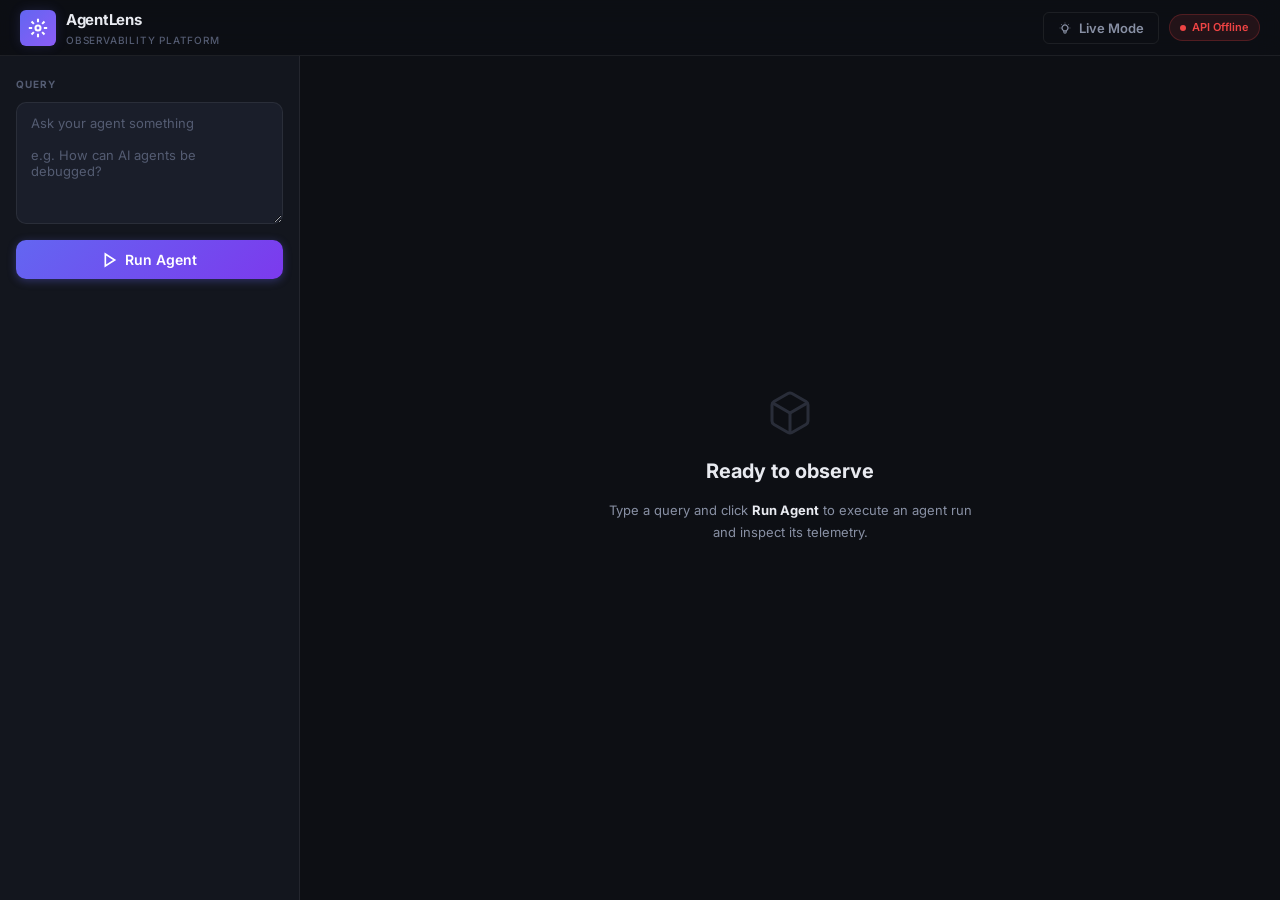
==== frontend/index.html @ d54ec34d "feat: add AgentLens frontend dashboard for running queries and inspecting traces" ====
﻿<!DOCTYPE html>
<html lang="en">
<head>
  <meta charset="UTF-8" />
  <meta name="viewport" content="width=device-width, initial-scale=1.0" />
  <title>AgentLens — Observability Dashboard</title>
  <link rel="preconnect" href="https://fonts.googleapis.com" />
  <link rel="preconnect" href="https://fonts.gstatic.com" crossorigin />
  <link href="https://fonts.googleapis.com/css2?family=Inter:wght@300;400;500;600;700&family=JetBrains+Mono:wght@400;500&display=swap" rel="stylesheet" />
  <link rel="stylesheet" href="style.css" />
</head>
<body>
  <header class="app-header">
    <div class="header-inner">
      <div class="brand">
        <div class="brand-icon">
          <svg width="20" height="20" viewBox="0 0 24 24" fill="none" stroke="currentColor" stroke-width="2.5">
            <circle cx="12" cy="12" r="3"/>
            <path d="M12 1v4M12 19v4M4.22 4.22l2.83 2.83M16.95 16.95l2.83 2.83M1 12h4M19 12h4M4.22 19.78l2.83-2.83M16.95 7.05l2.83-2.83"/>
          </svg>
        </div>
        <div>
          <span class="brand-name">AgentLens</span>
          <span class="brand-tagline">Observability Platform</span>
        </div>
      </div>
      <div class="header-actions">
        <button id="mockModeBtn" class="btn btn-ghost">
          <svg width="14" height="14" viewBox="0 0 24 24" fill="none" stroke="currentColor" stroke-width="2"><path d="M9.663 17h4.673M12 3v1m6.364 1.636l-.707.707M21 12h-1M4 12H3m3.343-5.657l-.707-.707m2.828 9.9a5 5 0 117.072 0l-.548.547A3.374 3.374 0 0014 18.469V19a2 2 0 11-4 0v-.531c0-.895-.356-1.754-.988-2.386l-.548-.547z"/></svg>
          <span id="mockLabel">Live Mode</span>
        </button>
        <div id="apiStatus" class="api-status">
          <span class="status-dot"></span>
          <span id="apiStatusText">API</span>
        </div>
      </div>
    </div>
  </header>

  <main class="app-main">
    <aside class="sidebar">
      <div class="sidebar-inner">
        <div class="section-label">Query</div>
        <div class="query-form">
          <textarea id="queryInput" class="query-textarea" placeholder="Ask your agent something&#10;&#10;e.g. How can AI agents be debugged?" rows="6"></textarea>
          <button id="runBtn" class="btn btn-primary btn-run">
            <svg id="runIcon" width="16" height="16" viewBox="0 0 24 24" fill="none" stroke="currentColor" stroke-width="2.5"><polygon points="5 3 19 12 5 21 5 3"/></svg>
            <span id="runLabel">Run Agent</span>
          </button>
        </div>

        <div id="mockPanel" class="mock-panel hidden">
          <div class="section-label" style="margin-top:20px">Mock Scenarios</div>
          <div class="mock-scenarios">
            <button class="mock-scenario-btn" data-scenario="success"><span class="scenario-dot dot-success"></span>Clean Success Run</button>
            <button class="mock-scenario-btn" data-scenario="partial"><span class="scenario-dot dot-partial"></span>Partial Failure</button>
            <button class="mock-scenario-btn" data-scenario="full_failure"><span class="scenario-dot dot-error"></span>Full Failure</button>
            <button class="mock-scenario-btn" data-scenario="backend_error"><span class="scenario-dot dot-error"></span>Backend Error (HTTP 500)</button>
          </div>
        </div>

        <div id="traceMeta" class="trace-meta hidden">
          <div class="section-label" style="margin-top:24px">Last Trace</div>
          <div class="meta-item"><span class="meta-key">ID</span><code id="metaTraceId" class="meta-val"></code></div>
          <div class="meta-item"><span class="meta-key">Status</span><span id="metaStatus" class="badge"></span></div>
          <div class="meta-item"><span class="meta-key">Latency</span><span id="metaLatency" class="meta-val"></span></div>
          <div class="meta-item"><span class="meta-key">Events</span><span id="metaEventCount" class="meta-val"></span></div>
        </div>
      </div>
    </aside>

    <section class="results-pane">
      <div id="loadingState" class="state-view hidden">
        <div class="spinner-wrapper"><div class="spinner"></div><div class="spinner-track"></div></div>
        <p class="loading-text">Agent is executing&#8230;</p>
        <p class="loading-sub" id="loadingStep">Initializing trace</p>
      </div>

      <div id="emptyState" class="state-view">
        <div class="empty-icon">
          <svg width="48" height="48" viewBox="0 0 24 24" fill="none" stroke="currentColor" stroke-width="1.5" opacity="0.4"><path d="M21 16V8a2 2 0 00-1-1.73l-7-4a2 2 0 00-2 0l-7 4A2 2 0 003 8v8a2 2 0 001 1.73l7 4a2 2 0 002 0l7-4A2 2 0 0021 16z"/><polyline points="3.27 6.96 12 12.01 20.73 6.96"/><line x1="12" y1="22.08" x2="12" y2="12"/></svg>
        </div>
        <h2 class="empty-title">Ready to observe</h2>
        <p class="empty-desc">Type a query and click <strong>Run Agent</strong> to execute an agent run and inspect its telemetry.</p>
      </div>

      <div id="errorBanner" class="error-banner hidden">
        <div class="error-icon">
          <svg width="18" height="18" viewBox="0 0 24 24" fill="none" stroke="currentColor" stroke-width="2.5"><circle cx="12" cy="12" r="10"/><line x1="12" y1="8" x2="12" y2="12"/><line x1="12" y1="16" x2="12.01" y2="16"/></svg>
        </div>
        <div class="error-content">
          <p class="error-title">Request Failed</p>
          <p id="errorMessage" class="error-message"></p>
        </div>
        <button id="dismissError" class="error-dismiss">x</button>
      </div>

      <div id="resultsView" class="hidden">
        <div class="stat-cards">
          <div class="stat-card"><div class="stat-label">Trace ID</div><code id="statTraceId" class="stat-value stat-mono"></code></div>
          <div class="stat-card"><div class="stat-label">Total Latency</div><div id="statLatency" class="stat-value"></div></div>
          <div class="stat-card"><div class="stat-label">Events</div><div id="statEventCount" class="stat-value"></div></div>
          <div class="stat-card"><div class="stat-label">Status</div><div id="statStatus" class="stat-value"></div></div>
        </div>

        <div class="result-section">
          <div class="result-section-header">
            <h3 class="result-section-title">
              <svg width="14" height="14" viewBox="0 0 24 24" fill="none" stroke="currentColor" stroke-width="2.5"><path d="M21 15a2 2 0 01-2 2H7l-4 4V5a2 2 0 012-2h14a2 2 0 012 2z"/></svg>
              Agent Response
            </h3>
          </div>
          <div id="responseText" class="response-text"></div>
        </div>

        <div class="result-section">
          <div class="result-section-header">
            <h3 class="result-section-title">
              <svg width="14" height="14" viewBox="0 0 24 24" fill="none" stroke="currentColor" stroke-width="2.5"><polyline points="22 12 18 12 15 21 9 3 6 12 2 12"/></svg>
              Event Timeline
            </h3>
            <div id="eventFilterBar" class="filter-bar">
              <button class="filter-btn active" data-filter="all">All</button>
              <button class="filter-btn" data-filter="success">Success</button>
              <button class="filter-btn" data-filter="failure">Failure</button>
            </div>
          </div>
          <div id="eventList" class="event-list"></div>
        </div>
      </div>
    </section>
  </main>

  <script src="app.js"></script>
</body>
</html>
---- frontend/style.css ----
﻿/* ============================================================
   AgentLens – style.css
   Design tokens, layout, components, state styles
   ============================================================ */

/* --- Tokens ------------------------------------------------- */
:root {
  --bg-base:       #0d0f14;
  --bg-surface:    #13161e;
  --bg-elevated:   #1a1e2a;
  --bg-hover:      #1e2332;
  --border:        rgba(255,255,255,.07);
  --border-accent: rgba(255,255,255,.13);

  --text-primary:  #e8eaf0;
  --text-secondary:#8890a4;
  --text-muted:    #545c72;
  --text-code:     #c9d1e0;

  /* brand */
  --brand-500: #6366f1;
  --brand-400: #818cf8;
  --brand-glow: rgba(99,102,241,.18);

  /* semantic */
  --green-500: #22c55e;
  --green-bg:  rgba(34,197,94,.10);
  --green-border: rgba(34,197,94,.22);

  --red-500:   #ef4444;
  --red-bg:    rgba(239,68,68,.10);
  --red-border: rgba(239,68,68,.22);

  --amber-500: #f59e0b;
  --amber-bg:  rgba(245,158,11,.10);
  --amber-border: rgba(245,158,11,.22);

  --blue-500:  #3b82f6;
  --blue-bg:   rgba(59,130,246,.10);

  --gray-bg:   rgba(255,255,255,.05);

  --radius-sm: 6px;
  --radius:    10px;
  --radius-lg: 14px;
  --radius-xl: 20px;

  --shadow-sm: 0 1px 2px rgba(0,0,0,.4);
  --shadow:    0 4px 16px rgba(0,0,0,.35);
  --shadow-lg: 0 8px 32px rgba(0,0,0,.5);

  --font-sans: 'Inter', system-ui, sans-serif;
  --font-mono: 'JetBrains Mono', 'Fira Code', monospace;

  --header-h: 56px;
  --sidebar-w: 300px;
  --transition: 150ms ease;
}

/* --- Reset -------------------------------------------------- */
*, *::before, *::after { box-sizing: border-box; margin: 0; padding: 0; }
html, body { height: 100%; }
body {
  font-family: var(--font-sans);
  background: var(--bg-base);
  color: var(--text-primary);
  font-size: 14px;
  line-height: 1.6;
  -webkit-font-smoothing: antialiased;
  overflow: hidden;
}
a { color: var(--brand-400); text-decoration: none; }
button { cursor: pointer; font-family: inherit; }
textarea { font-family: inherit; }

/* --- Header ------------------------------------------------- */
.app-header {
  position: fixed;
  top: 0; left: 0; right: 0;
  height: var(--header-h);
  background: rgba(13,15,20,.85);
  backdrop-filter: blur(12px);
  border-bottom: 1px solid var(--border);
  z-index: 100;
}
.header-inner {
  display: flex;
  align-items: center;
  justify-content: space-between;
  height: 100%;
  padding: 0 20px;
}
.brand { display: flex; align-items: center; gap: 10px; }
.brand-icon {
  width: 36px; height: 36px;
  background: linear-gradient(135deg, var(--brand-500), #8b5cf6);
  border-radius: var(--radius-sm);
  display: flex; align-items: center; justify-content: center;
  color: #fff;
  flex-shrink: 0;
  box-shadow: 0 0 12px var(--brand-glow);
}
.brand-name {
  display: block;
  font-size: 15px;
  font-weight: 700;
  letter-spacing: -.02em;
  color: var(--text-primary);
}
.brand-tagline {
  display: block;
  font-size: 10px;
  font-weight: 500;
  text-transform: uppercase;
  letter-spacing: .08em;
  color: var(--text-muted);
}
.header-actions { display: flex; align-items: center; gap: 10px; }

/* --- API Status Pill --------------------------------------- */
.api-status {
  display: flex; align-items: center; gap: 6px;
  padding: 4px 10px;
  border-radius: 99px;
  font-size: 11px;
  font-weight: 600;
  background: var(--gray-bg);
  border: 1px solid var(--border);
  color: var(--text-secondary);
  transition: all var(--transition);
}
.api-status.online  { background: var(--green-bg);  border-color: var(--green-border); color: var(--green-500); }
.api-status.offline { background: var(--red-bg);    border-color: var(--red-border);   color: var(--red-500); }
.status-dot {
  width: 6px; height: 6px;
  border-radius: 50%;
  background: currentColor;
}
.api-status.online .status-dot  { animation: pulse-green 1.8s infinite; }
.api-status.offline .status-dot { animation: none; }
@keyframes pulse-green {
  0%,100% { opacity: 1; box-shadow: 0 0 0 0 rgba(34,197,94,.4); }
  50%      { opacity: .8; box-shadow: 0 0 0 4px rgba(34,197,94,0); }
}

/* --- Buttons ----------------------------------------------- */
.btn {
  display: inline-flex; align-items: center; gap: 7px;
  border: none; outline: none;
  font-size: 13px; font-weight: 600;
  border-radius: var(--radius-sm);
  padding: 7px 14px;
  transition: all var(--transition);
  white-space: nowrap;
}
.btn-ghost {
  background: transparent;
  color: var(--text-secondary);
  border: 1px solid var(--border);
}
.btn-ghost:hover {
  background: var(--bg-elevated);
  color: var(--text-primary);
  border-color: var(--border-accent);
}
.btn-ghost.active {
  background: var(--brand-glow);
  color: var(--brand-400);
  border-color: rgba(99,102,241,.35);
}
.btn-primary {
  background: linear-gradient(135deg, var(--brand-500), #7c3aed);
  color: #fff;
  box-shadow: 0 2px 8px rgba(99,102,241,.35);
}
.btn-primary:hover:not(:disabled) {
  box-shadow: 0 4px 16px rgba(99,102,241,.5);
  transform: translateY(-1px);
}
.btn-primary:active { transform: translateY(0); }
.btn-primary:disabled {
  opacity: .5;
  cursor: not-allowed;
  transform: none;
  box-shadow: none;
}
.btn-run {
  width: 100%;
  justify-content: center;
  padding: 11px 20px;
  font-size: 14px;
  border-radius: var(--radius);
  margin-top: 10px;
}

/* --- Layout ------------------------------------------------- */
.app-main {
  display: flex;
  height: 100vh;
  padding-top: var(--header-h);
}

/* --- Sidebar ----------------------------------------------- */
.sidebar {
  width: var(--sidebar-w);
  min-width: var(--sidebar-w);
  height: 100%;
  overflow-y: auto;
  background: var(--bg-surface);
  border-right: 1px solid var(--border);
}
.sidebar::-webkit-scrollbar { width: 4px; }
.sidebar::-webkit-scrollbar-thumb { background: var(--border-accent); border-radius: 2px; }
.sidebar-inner { padding: 20px 16px; }

/* --- Section Label ----------------------------------------- */
.section-label {
  font-size: 10px;
  font-weight: 700;
  text-transform: uppercase;
  letter-spacing: .1em;
  color: var(--text-muted);
  margin-bottom: 10px;
}

/* --- Query Form -------------------------------------------- */
.query-textarea {
  width: 100%;
  background: var(--bg-elevated);
  border: 1px solid var(--border);
  border-radius: var(--radius);
  color: var(--text-primary);
  font-size: 13px;
  padding: 12px 14px;
  resize: vertical;
  min-height: 120px;
  transition: border-color var(--transition), box-shadow var(--transition);
}
.query-textarea::placeholder { color: var(--text-muted); }
.query-textarea:focus {
  outline: none;
  border-color: var(--brand-500);
  box-shadow: 0 0 0 3px var(--brand-glow);
}
.query-textarea:disabled { opacity: .5; cursor: not-allowed; }

/* --- Mock Panel -------------------------------------------- */
.mock-panel {}
.mock-scenarios { display: flex; flex-direction: column; gap: 6px; }
.mock-scenario-btn {
  display: flex; align-items: center; gap: 8px;
  background: var(--bg-elevated);
  border: 1px solid var(--border);
  border-radius: var(--radius-sm);
  color: var(--text-secondary);
  font-size: 12px;
  font-weight: 500;
  padding: 8px 10px;
  text-align: left;
  transition: all var(--transition);
}
.mock-scenario-btn:hover {
  background: var(--bg-hover);
  border-color: var(--border-accent);
  color: var(--text-primary);
}
.scenario-dot {
  width: 7px; height: 7px;
  border-radius: 50%;
  flex-shrink: 0;
}
.dot-success { background: var(--green-500); box-shadow: 0 0 5px var(--green-500); }
.dot-partial { background: var(--amber-500); box-shadow: 0 0 5px var(--amber-500); }
.dot-error   { background: var(--red-500);   box-shadow: 0 0 5px var(--red-500); }

/* --- Trace Meta -------------------------------------------- */
.trace-meta { padding-top: 4px; }
.meta-item {
  display: flex; align-items: flex-start; gap: 8px;
  padding: 6px 0;
  border-bottom: 1px solid var(--border);
}
.meta-item:last-child { border-bottom: none; }
.meta-key {
  font-size: 10px;
  font-weight: 600;
  text-transform: uppercase;
  letter-spacing: .06em;
  color: var(--text-muted);
  min-width: 52px;
  padding-top: 2px;
}
.meta-val {
  font-size: 12px;
  color: var(--text-secondary);
  word-break: break-all;
  font-family: var(--font-mono);
}

/* --- Results Pane ------------------------------------------ */
.results-pane {
  flex: 1;
  overflow-y: auto;
  padding: 28px 32px;
}
.results-pane::-webkit-scrollbar { width: 5px; }
.results-pane::-webkit-scrollbar-thumb { background: var(--border-accent); border-radius: 3px; }

/* --- States: loading / empty ------------------------------- */
.state-view {
  display: flex;
  flex-direction: column;
  align-items: center;
  justify-content: center;
  min-height: calc(100vh - var(--header-h) - 80px);
  text-align: center;
  gap: 12px;
}
.hidden { display: none !important; }

/* Spinner */
.spinner-wrapper {
  position: relative;
  width: 64px; height: 64px;
  margin-bottom: 8px;
}
.spinner-track {
  position: absolute; inset: 0;
  border-radius: 50%;
  border: 3px solid var(--border);
}
.spinner {
  position: absolute; inset: 0;
  border-radius: 50%;
  border: 3px solid transparent;
  border-top-color: var(--brand-400);
  border-right-color: rgba(129,140,248,.4);
  animation: spin 1s linear infinite;
  box-shadow: 0 0 16px var(--brand-glow);
}
@keyframes spin { to { transform: rotate(360deg); } }

.loading-text {
  font-size: 17px;
  font-weight: 600;
  color: var(--text-primary);
}
.loading-sub {
  font-size: 12px;
  color: var(--text-muted);
  animation: fade-pulse 1.5s ease infinite;
}
@keyframes fade-pulse {
  0%,100% { opacity: .4; } 50% { opacity: 1; }
}

/* Empty */
.empty-icon { color: var(--text-muted); }
.empty-title { font-size: 20px; font-weight: 700; color: var(--text-primary); }
.empty-desc {
  font-size: 13px;
  color: var(--text-secondary);
  max-width: 380px;
  line-height: 1.7;
}
.empty-desc strong { color: var(--text-primary); }

/* --- Error Banner ------------------------------------------ */
.error-banner {
  display: flex;
  align-items: flex-start;
  gap: 12px;
  background: var(--red-bg);
  border: 1px solid var(--red-border);
  border-radius: var(--radius-lg);
  padding: 16px 18px;
  margin-bottom: 24px;
  animation: slide-down 200ms ease;
}
@keyframes slide-down {
  from { opacity: 0; transform: translateY(-8px); }
  to   { opacity: 1; transform: translateY(0); }
}
.error-icon { color: var(--red-500); margin-top: 1px; flex-shrink: 0; }
.error-content { flex: 1; }
.error-title { font-weight: 700; font-size: 13px; color: var(--red-500); margin-bottom: 2px; }
.error-message { font-size: 12px; color: var(--text-secondary); line-height: 1.5; }
.error-dismiss {
  background: none; border: none;
  color: var(--text-muted);
  font-size: 14px;
  padding: 2px 4px;
  border-radius: 4px;
  transition: color var(--transition);
}
.error-dismiss:hover { color: var(--text-primary); }

/* --- Stat Cards -------------------------------------------- */
.stat-cards {
  display: grid;
  grid-template-columns: repeat(auto-fill, minmax(180px, 1fr));
  gap: 12px;
  margin-bottom: 28px;
  animation: fade-up 200ms ease;
}
@keyframes fade-up {
  from { opacity: 0; transform: translateY(10px); }
  to   { opacity: 1; transform: translateY(0); }
}
.stat-card {
  background: var(--bg-surface);
  border: 1px solid var(--border);
  border-radius: var(--radius-lg);
  padding: 16px 18px;
  transition: border-color var(--transition);
}
.stat-card:hover { border-color: var(--border-accent); }
.stat-label {
  font-size: 10px;
  font-weight: 700;
  text-transform: uppercase;
  letter-spacing: .1em;
  color: var(--text-muted);
  margin-bottom: 6px;
}
.stat-value {
  font-size: 18px;
  font-weight: 700;
  color: var(--text-primary);
  word-break: break-all;
}
.stat-mono {
  font-family: var(--font-mono);
  font-size: 11px;
  font-weight: 500;
  color: var(--text-secondary);
  letter-spacing: .02em;
}

/* --- Result Sections --------------------------------------- */
.result-section {
  background: var(--bg-surface);
  border: 1px solid var(--border);
  border-radius: var(--radius-lg);
  overflow: hidden;
  margin-bottom: 20px;
  animation: fade-up 200ms ease;
}
.result-section-header {
  display: flex;
  align-items: center;
  justify-content: space-between;
  padding: 14px 18px;
  border-bottom: 1px solid var(--border);
  background: var(--bg-elevated);
}
.result-section-title {
  display: flex; align-items: center; gap: 7px;
  font-size: 13px;
  font-weight: 600;
  color: var(--text-primary);
}
.result-section-title svg { color: var(--brand-400); flex-shrink: 0; }

/* --- Response text ----------------------------------------- */
.response-text {
  padding: 18px;
  font-size: 14px;
  line-height: 1.8;
  color: var(--text-secondary);
  white-space: pre-wrap;
  min-height: 60px;
}

/* --- Filter bar -------------------------------------------- */
.filter-bar { display: flex; gap: 6px; }
.filter-btn {
  background: transparent;
  border: 1px solid var(--border);
  border-radius: var(--radius-sm);
  color: var(--text-muted);
  font-size: 11px;
  font-weight: 600;
  padding: 4px 10px;
  transition: all var(--transition);
}
.filter-btn:hover { color: var(--text-secondary); border-color: var(--border-accent); }
.filter-btn.active {
  background: var(--brand-glow);
  color: var(--brand-400);
  border-color: rgba(99,102,241,.35);
}

/* --- Event List -------------------------------------------- */
.event-list {
  padding: 10px 14px;
  display: flex;
  flex-direction: column;
  gap: 6px;
}

.event-card {
  border: 1px solid var(--border);
  border-radius: var(--radius);
  overflow: hidden;
  transition: border-color var(--transition);
}
.event-card:hover { border-color: var(--border-accent); }
.event-card.status-success { border-left: 3px solid var(--green-500); }
.event-card.status-failure,
.event-card.status-error   { border-left: 3px solid var(--red-500); }
.event-card.status-pending { border-left: 3px solid var(--amber-500); }
.event-card.status-partial { border-left: 3px solid var(--amber-500); }

.event-header {
  display: flex;
  align-items: center;
  gap: 10px;
  padding: 10px 14px;
  background: var(--bg-elevated);
  cursor: pointer;
  user-select: none;
}
.event-header:hover { background: var(--bg-hover); }

.event-index {
  font-family: var(--font-mono);
  font-size: 10px;
  color: var(--text-muted);
  min-width: 24px;
}
.event-type-badge {
  font-size: 10px;
  font-weight: 700;
  text-transform: uppercase;
  letter-spacing: .06em;
  padding: 2px 8px;
  border-radius: 4px;
  background: var(--gray-bg);
  color: var(--text-secondary);
}
.event-id-cell {
  flex: 1;
  font-family: var(--font-mono);
  font-size: 10px;
  color: var(--text-muted);
  overflow: hidden;
  text-overflow: ellipsis;
  white-space: nowrap;
}
.event-latency {
  font-size: 11px;
  font-weight: 600;
  color: var(--text-secondary);
  white-space: nowrap;
}
.event-status-badge { }

/* status badges */
.badge {
  display: inline-flex; align-items: center;
  font-size: 10px; font-weight: 700;
  text-transform: uppercase; letter-spacing: .06em;
  padding: 2px 8px; border-radius: 4px;
}
.badge-success { background: var(--green-bg);  color: var(--green-500);  border: 1px solid var(--green-border); }
.badge-failure,
.badge-error   { background: var(--red-bg);    color: var(--red-500);    border: 1px solid var(--red-border); }
.badge-pending { background: var(--amber-bg);  color: var(--amber-500);  border: 1px solid var(--amber-border); }
.badge-partial { background: var(--amber-bg);  color: var(--amber-500);  border: 1px solid var(--amber-border); }

/* chevron */
.event-chevron {
  color: var(--text-muted);
  transition: transform var(--transition);
  flex-shrink: 0;
}
.event-card.open .event-chevron { transform: rotate(90deg); }

/* event body */
.event-body {
  display: none;
  padding: 14px;
  background: var(--bg-base);
  border-top: 1px solid var(--border);
  gap: 14px;
  flex-direction: column;
}
.event-card.open .event-body { display: flex; }

.event-meta-row {
  display: flex; flex-wrap: wrap; gap: 16px;
}
.event-meta-pair { display: flex; flex-direction: column; gap: 2px; }
.event-meta-label {
  font-size: 9px; font-weight: 700;
  text-transform: uppercase; letter-spacing: .08em;
  color: var(--text-muted);
}
.event-meta-value {
  font-family: var(--font-mono);
  font-size: 11px;
  color: var(--text-secondary);
}

.event-data-block {}
.event-data-label {
  font-size: 10px; font-weight: 700;
  text-transform: uppercase; letter-spacing: .08em;
  color: var(--text-muted);
  margin-bottom: 6px;
}
.event-data-pre {
  background: var(--bg-surface);
  border: 1px solid var(--border);
  border-radius: var(--radius-sm);
  padding: 10px 12px;
  font-family: var(--font-mono);
  font-size: 11px;
  color: var(--text-code);
  overflow-x: auto;
  white-space: pre;
  line-height: 1.6;
  max-height: 240px;
  overflow-y: auto;
}
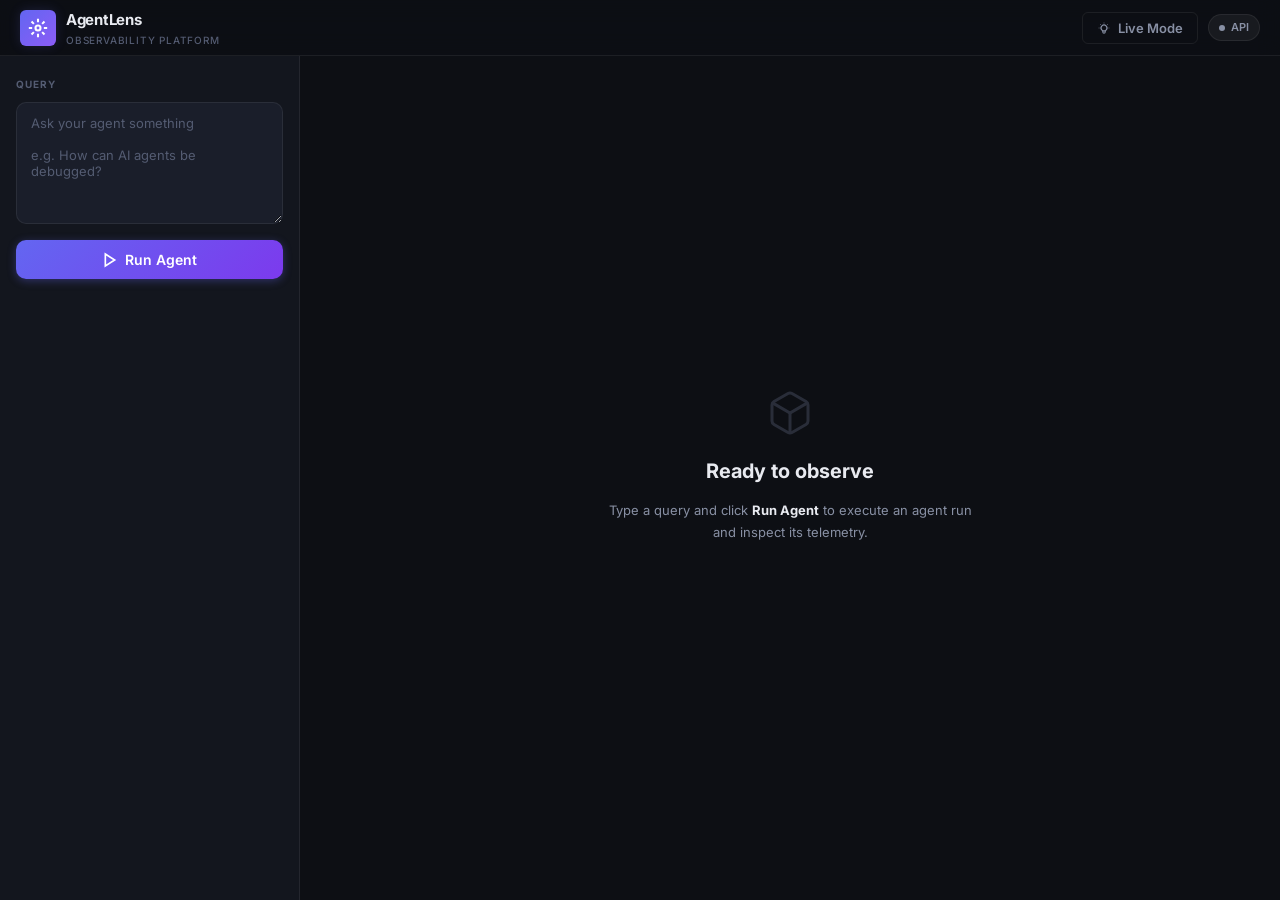
==== commit d6f569e9: "feat: add failure summary banner, smart filtering, and event retry breadcrumbs" ====
--- a/frontend/index.html
+++ b/frontend/index.html
@@ -113,6 +113,9 @@
           <div id="responseText" class="response-text"></div>
         </div>
 
+        <!-- Failure-run summary banner: shown only when failure_count > 0 -->
+        <div id="failureSummary" class="failure-summary hidden"></div>
+
         <div class="result-section">
           <div class="result-section-header">
             <h3 class="result-section-title">
@@ -123,6 +126,7 @@
               <button class="filter-btn active" data-filter="all">All</button>
               <button class="filter-btn" data-filter="success">Success</button>
               <button class="filter-btn" data-filter="failure">Failure</button>
+              <button class="filter-btn" data-filter="partial">Partial</button>
             </div>
           </div>
           <div id="eventList" class="event-list"></div>
@@ -134,3 +138,4 @@
   <script src="app.js"></script>
 </body>
 </html>
+
--- a/frontend/style.css
+++ b/frontend/style.css
@@ -624,3 +624,330 @@
   max-height: 240px;
   overflow-y: auto;
 }
+
+/* ================================================================
+   Timeline interface additions  (feature/timeline_intf)
+   ================================================================ */
+
+/* --- Partial filter pill ---------------------------------------- */
+.filter-btn[data-filter="partial"].active {
+  background: var(--amber-bg);
+  color: var(--amber-500);
+  border-color: var(--amber-border);
+}
+
+/* --- Timeline row (wraps connector + card) ---------------------- */
+.tl-row {
+  display: flex;
+  align-items: flex-start;
+  /* indent = depth * 24px, capped to 6 levels */
+  margin-left: calc(var(--depth, 0) * 24px);
+}
+
+/* connector dots that show hierarchy */
+.tl-connectors {
+  display: flex;
+  align-items: center;
+  gap: 0;
+  flex-shrink: 0;
+  padding-top: 14px;
+  margin-right: 6px;
+}
+.tl-connector {
+  width: 8px;
+  height: 8px;
+  border-radius: 50%;
+  background: var(--border-accent);
+  flex-shrink: 0;
+  margin-right: 4px;
+}
+/* override: deepen colour per nesting level */
+.tl-row[style*="--depth:1"] .tl-connector { background: rgba(99,102,241,.4); }
+.tl-row[style*="--depth:2"] .tl-connector { background: rgba(99,102,241,.6); }
+.tl-row[style*="--depth:3"] .tl-connector { background: var(--brand-400); }
+
+.tl-card { flex: 1; min-width: 0; }
+
+/* empty message */
+.tl-empty {
+  color: var(--text-muted);
+  font-size: 12px;
+  padding: 14px 6px;
+}
+
+/* --- Failure card ----------------------------------------------- */
+.event-card.is-failure {
+  background: rgba(239,68,68,.04);
+  border-color: var(--red-border);
+  box-shadow: 0 0 0 1px rgba(239,68,68,.12);
+}
+.event-card.is-failure .event-header {
+  background: rgba(239,68,68,.08);
+}
+.event-card.is-failure .event-header:hover {
+  background: rgba(239,68,68,.12);
+}
+
+/* failure detail block inside event-body */
+.failure-highlight {
+  background: var(--red-bg);
+  border: 1px solid var(--red-border);
+  border-radius: var(--radius-sm);
+  padding: 12px 14px;
+  display: flex;
+  flex-direction: column;
+  gap: 6px;
+}
+.failure-title {
+  display: flex;
+  align-items: center;
+  gap: 6px;
+  font-size: 11px;
+  font-weight: 700;
+  color: var(--red-500);
+  text-transform: uppercase;
+  letter-spacing: .06em;
+}
+.failure-row {
+  display: flex;
+  gap: 10px;
+  align-items: flex-start;
+}
+.failure-key {
+  font-size: 10px;
+  font-weight: 700;
+  text-transform: uppercase;
+  letter-spacing: .06em;
+  color: var(--red-500);
+  opacity: .75;
+  min-width: 70px;
+  flex-shrink: 0;
+  padding-top: 1px;
+}
+.failure-val {
+  font-family: var(--font-mono);
+  font-size: 11px;
+  color: var(--text-secondary);
+  word-break: break-word;
+  line-height: 1.5;
+}
+
+/* --- Event type badge colours ----------------------------------- */
+.event-type-llm_call      { background: rgba(99,102,241,.15); color: var(--brand-400); }
+.event-type-final_response{ background: rgba(34,197,94,.12);  color: var(--green-500); }
+.event-type-decision      { background: rgba(245,158,11,.12); color: var(--amber-500); }
+.event-type-tool_call     { background: rgba(59,130,246,.12); color: var(--blue-500); }
+.event-type-retrieval     { background: rgba(168,85,247,.12); color: #c084fc; }
+.event-type-memory_write,
+.event-type-memory_read   { background: rgba(20,184,166,.12); color: #2dd4bf; }
+.event-type-error         { background: var(--red-bg);        color: var(--red-500); }
+.event-type-retry         { background: rgba(245,158,11,.12); color: var(--amber-500); }
+.event-type-subagent_start,
+.event-type-subagent_end  { background: rgba(99,102,241,.10); color: var(--brand-400); }
+
+/* --- LLM text block -------------------------------------------- */
+.llm-block {
+  background: var(--bg-elevated);
+  border: 1px solid var(--border);
+  border-radius: var(--radius-sm);
+  padding: 12px 14px;
+}
+.llm-label {
+  display: inline-block;
+  font-size: 9px;
+  font-weight: 700;
+  text-transform: uppercase;
+  letter-spacing: .1em;
+  padding: 2px 7px;
+  border-radius: 4px;
+  margin-bottom: 8px;
+}
+.llm-label-prompt {
+  background: rgba(245,158,11,.12);
+  color: var(--amber-500);
+  border: 1px solid rgba(245,158,11,.22);
+}
+.llm-label-response {
+  background: rgba(34,197,94,.10);
+  color: var(--green-500);
+  border: 1px solid var(--green-border);
+}
+.llm-text {
+  font-size: 13px;
+  line-height: 1.7;
+  color: var(--text-secondary);
+  white-space: pre-wrap;
+  word-break: break-word;
+}
+
+/* --- Timestamp in event header ---------------------------------- */
+.event-timestamp {
+  font-family: var(--font-mono);
+  font-size: 9px;
+  color: var(--text-muted);
+  white-space: nowrap;
+}
+
+/* ================================================================
+   Failure Presentation layer  (feature/failure-presentation)
+   ================================================================ */
+
+/* ── Failure Summary Banner ──────────────────────────────────── */
+.failure-summary {
+  margin-bottom: 16px;
+  border-radius: var(--radius-lg);
+  border: 1px solid var(--red-border);
+  background: linear-gradient(135deg, rgba(239,68,68,.10) 0%, rgba(239,68,68,.05) 100%);
+  overflow: hidden;
+  animation: slide-down 220ms ease;
+  box-shadow: 0 0 0 1px rgba(239,68,68,.10), 0 4px 20px rgba(239,68,68,.08);
+}
+
+/* header strip */
+.fs-header {
+  display: flex;
+  align-items: center;
+  gap: 10px;
+  padding: 12px 16px;
+  background: rgba(239,68,68,.13);
+  border-bottom: 1px solid var(--red-border);
+}
+.fs-header svg { color: var(--red-500); flex-shrink: 0; }
+.fs-header-text {
+  flex: 1;
+  font-size: 12px;
+  font-weight: 600;
+  color: var(--text-primary);
+}
+.fs-status-word {
+  font-weight: 700;
+  color: var(--red-500);
+  text-transform: uppercase;
+  letter-spacing: .04em;
+}
+/* "Show full trace" button inside the banner */
+.fs-all-btn {
+  font-size: 10px !important;
+  padding: 3px 10px !important;
+  white-space: nowrap;
+}
+.fs-all-btn:hover {
+  background: rgba(99,102,241,.12) !important;
+  color: var(--brand-400) !important;
+  border-color: rgba(99,102,241,.3) !important;
+}
+
+/* rows */
+.fs-rows { padding: 10px 14px; display: flex; flex-direction: column; gap: 8px; }
+.fs-row {
+  display: flex;
+  align-items: flex-start;
+  gap: 12px;
+  padding: 8px 10px;
+  background: rgba(239,68,68,.06);
+  border: 1px solid rgba(239,68,68,.14);
+  border-radius: var(--radius-sm);
+}
+.fs-step-badge {
+  flex-shrink: 0;
+  font-size: 9px;
+  font-weight: 700;
+  letter-spacing: .07em;
+  padding: 3px 8px;
+  border-radius: 4px;
+  background: rgba(239,68,68,.18);
+  color: var(--red-500);
+  border: 1px solid rgba(239,68,68,.25);
+  white-space: nowrap;
+  margin-top: 1px;
+}
+.fs-detail { flex: 1; min-width: 0; display: flex; flex-direction: column; gap: 3px; }
+.fs-error {
+  font-size: 12px;
+  font-weight: 500;
+  color: var(--text-primary);
+  line-height: 1.45;
+  word-break: break-word;
+}
+.fs-exc {
+  font-size: 10px;
+  color: var(--red-500);
+  font-style: italic;
+  opacity: .85;
+}
+.fs-crumb {
+  font-size: 10px;
+  color: var(--text-muted);
+}
+.fs-crumb-type {
+  font-weight: 700;
+  color: var(--text-secondary);
+}
+.fs-crumb-id {
+  font-family: var(--font-mono);
+  font-size: 10px;
+  color: var(--text-muted);
+  background: rgba(255,255,255,.04);
+  padding: 0 4px;
+  border-radius: 3px;
+}
+.fs-id {
+  flex-shrink: 0;
+  font-family: var(--font-mono);
+  font-size: 10px;
+  color: var(--text-muted);
+  margin-top: 2px;
+}
+
+/* ── Enhanced failure-card breadcrumb row ───────────────────── */
+.failure-breadcrumb {
+  display: inline-flex;
+  align-items: center;
+  gap: 5px;
+}
+.fb-type {
+  font-size: 10px;
+  font-weight: 700;
+  padding: 1px 6px;
+  border-radius: 3px;
+  background: rgba(239,68,68,.12);
+  color: var(--red-500);
+  border: 1px solid rgba(239,68,68,.20);
+}
+.fb-sep { color: var(--text-muted); font-size: 11px; }
+.fb-id {
+  font-family: var(--font-mono);
+  font-size: 10px;
+  color: var(--text-muted);
+  background: rgba(255,255,255,.04);
+  padding: 0 5px;
+  border-radius: 3px;
+}
+
+/* ── Retry linkage badges ───────────────────────────────────── */
+.retry-badge {
+  display: inline-flex;
+  align-items: center;
+  gap: 4px;
+  font-size: 10px;
+  font-weight: 600;
+  padding: 2px 8px;
+  border-radius: 4px;
+  letter-spacing: .03em;
+}
+.retry-badge code {
+  font-family: var(--font-mono);
+  font-size: 10px;
+}
+/* "retry of" — amber: this event is the retry attempt */
+.retry-badge-of {
+  background: rgba(245,158,11,.12);
+  color: var(--amber-500);
+  border: 1px solid rgba(245,158,11,.22);
+}
+/* "retried by" — indigo: a later event retried this one */
+.retry-badge-by {
+  background: rgba(99,102,241,.12);
+  color: var(--brand-400);
+  border: 1px solid rgba(99,102,241,.22);
+}
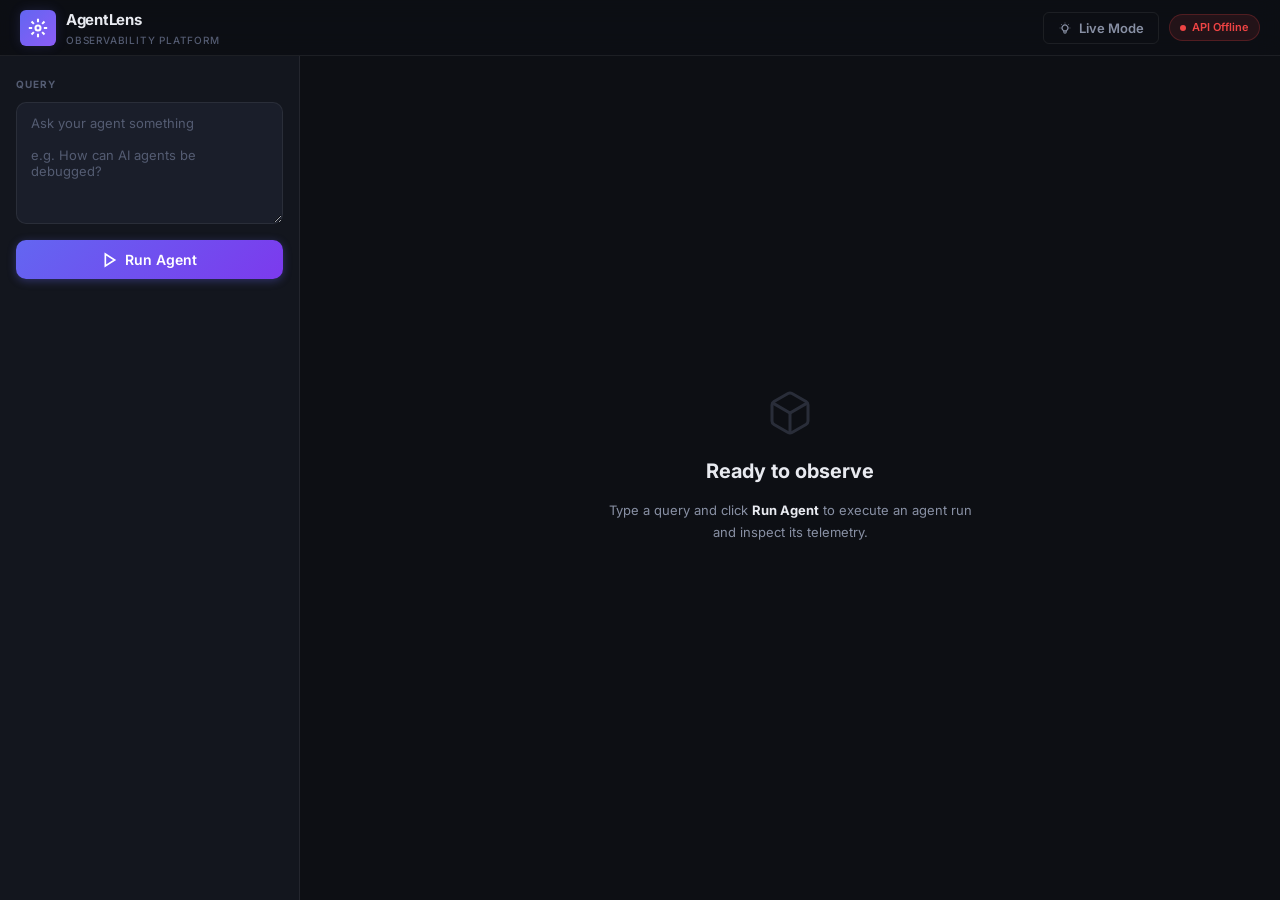
==== commit 335ec707: "feat(causal): visualization & evaluation (Phase 11, member N) Research and UI surface for the causal" ====
--- a/frontend/index.html
+++ b/frontend/index.html
@@ -116,6 +116,17 @@
         <!-- Failure-run summary banner: shown only when failure_count > 0 -->
         <div id="failureSummary" class="failure-summary hidden"></div>
 
+        <!-- Causal analysis (Phase 11): hidden when the trace has no graph -->
+        <div id="causalSection" class="result-section causal-section hidden">
+          <div class="result-section-header">
+            <h3 class="result-section-title">
+              <svg width="14" height="14" viewBox="0 0 24 24" fill="none" stroke="currentColor" stroke-width="2.5"><circle cx="5" cy="6" r="3"/><circle cx="19" cy="6" r="3"/><circle cx="12" cy="19" r="3"/><path d="M7.5 7.5l2.8 9M16.5 7.5l-2.8 9M8 6h8"/></svg>
+              Causal Analysis
+            </h3>
+          </div>
+          <div id="causalPanel" class="causal-panel"></div>
+        </div>
+
         <div class="result-section">
           <div class="result-section-header">
             <h3 class="result-section-title">
--- a/frontend/style.css
+++ b/frontend/style.css
@@ -1,4 +1,4 @@
-﻿/* ============================================================
+/* ============================================================
    AgentLens – style.css
    Design tokens, layout, components, state styles
    ============================================================ */
@@ -951,3 +951,275 @@
   color: var(--brand-400);
   border: 1px solid rgba(99,102,241,.22);
 }
+
+/* ============================================================
+   Observation Policy - level badge + importance indicator
+   ============================================================ */
+
+.obs-level-badge {
+  display: inline-flex;
+  align-items: center;
+  gap: 3px;
+  padding: 2px 7px;
+  border-radius: var(--radius-sm);
+  font-size: 10px;
+  font-weight: 700;
+  letter-spacing: .04em;
+  text-transform: uppercase;
+  border: 1px solid transparent;
+  white-space: nowrap;
+}
+
+/* FULL - green */
+.obs-level-full {
+  background: rgba(34,197,94,.10);
+  color: #4ade80;
+  border-color: rgba(34,197,94,.20);
+}
+/* COMPRESSED - blue */
+.obs-level-compressed {
+  background: rgba(59,130,246,.10);
+  color: #60a5fa;
+  border-color: rgba(59,130,246,.20);
+}
+/* METADATA_ONLY - amber */
+.obs-level-metadata_only {
+  background: rgba(245,158,11,.10);
+  color: #fbbf24;
+  border-color: rgba(245,158,11,.20);
+}
+/* DROP - muted red */
+.obs-level-drop {
+  background: rgba(239,68,68,.08);
+  color: #f87171;
+  border-color: rgba(239,68,68,.18);
+}
+
+/* Importance score mini-bar */
+.importance-bar-wrap {
+  display: inline-flex;
+  align-items: center;
+  gap: 4px;
+  margin-left: 4px;
+}
+.importance-bar-track {
+  width: 40px;
+  height: 4px;
+  background: rgba(255,255,255,.08);
+  border-radius: 2px;
+  overflow: hidden;
+}
+.importance-bar-fill {
+  height: 100%;
+  border-radius: 2px;
+  transition: width .3s ease;
+  background: linear-gradient(90deg, #6366f1, #818cf8);
+}
+.importance-bar-label {
+  font-size: 9px;
+  color: var(--text-muted);
+  font-variant-numeric: tabular-nums;
+}
+
+/* ============================================================
+   Causal analysis panel (Phase 11)
+   ============================================================ */
+
+.causal-section { margin-bottom: 20px; }
+
+.causal-panel {
+  border: 1px solid var(--border);
+  border-radius: var(--radius-lg);
+  background: var(--bg-surface);
+  overflow: hidden;
+}
+
+.causal-inner { display: flex; flex-direction: column; }
+
+/* ── Diagnosis strip ─────────────────────────────────────────── */
+.causal-diagnosis {
+  padding: 14px 16px;
+  border-bottom: 1px solid var(--border);
+  background: linear-gradient(135deg, rgba(99,102,241,.10) 0%, rgba(99,102,241,.03) 100%);
+}
+.causal-verdict-root_cause {
+  background: linear-gradient(135deg, rgba(239,68,68,.12) 0%, rgba(239,68,68,.04) 100%);
+}
+.causal-verdict-insufficient_evidence {
+  background: linear-gradient(135deg, rgba(245,158,11,.12) 0%, rgba(245,158,11,.04) 100%);
+}
+.causal-verdict-recovered {
+  background: linear-gradient(135deg, rgba(34,197,94,.12) 0%, rgba(34,197,94,.04) 100%);
+}
+
+.cd-head {
+  display: flex;
+  align-items: center;
+  gap: 10px;
+  flex-wrap: wrap;
+}
+.cd-verdict {
+  font-size: 13px;
+  font-weight: 700;
+  color: var(--text-primary);
+}
+.cd-confidence {
+  font-family: var(--font-mono);
+  font-size: 11px;
+  font-weight: 700;
+  color: var(--brand-400);
+  background: rgba(99,102,241,.12);
+  border: 1px solid rgba(99,102,241,.25);
+  border-radius: var(--radius-sm);
+  padding: 1px 7px;
+  font-variant-numeric: tabular-nums;
+}
+.cd-category {
+  font-family: var(--font-mono);
+  font-size: 10px;
+  color: var(--text-secondary);
+  background: var(--gray-bg);
+  border: 1px solid var(--border-accent);
+  border-radius: var(--radius-sm);
+  padding: 1px 7px;
+}
+.cd-explanation {
+  margin: 9px 0 0;
+  font-size: 12.5px;
+  line-height: 1.6;
+  color: var(--text-secondary);
+}
+.cd-path {
+  margin-top: 9px;
+  font-family: var(--font-mono);
+  font-size: 10.5px;
+  color: var(--text-code);
+  word-break: break-word;
+}
+.cd-path-label {
+  display: inline-block;
+  margin-right: 8px;
+  font-family: var(--font-sans);
+  font-size: 9px;
+  font-weight: 700;
+  letter-spacing: .07em;
+  text-transform: uppercase;
+  color: var(--text-muted);
+}
+.cd-stats {
+  display: flex;
+  gap: 16px;
+  margin-top: 10px;
+  font-size: 10.5px;
+  color: var(--text-muted);
+}
+.cd-stat b {
+  color: var(--text-secondary);
+  font-variant-numeric: tabular-nums;
+}
+
+/* ── Graph canvas ────────────────────────────────────────────── */
+.causal-canvas {
+  background:
+    radial-gradient(circle at 1px 1px, rgba(255,255,255,.045) 1px, transparent 0)
+    0 0 / 22px 22px,
+    var(--bg-base);
+}
+.causal-scroll {
+  overflow-x: auto;
+  overflow-y: hidden;
+  padding: 4px 0;
+}
+.causal-svg {
+  display: block;
+  min-width: 100%;
+  height: auto;
+}
+
+/* edges */
+.cg-edge {
+  fill: none;
+  stroke: rgba(255,255,255,.16);
+  stroke-width: 1.4;
+}
+.cg-edge-parent   { stroke: rgba(129,140,248,.45); }
+.cg-edge-retry    { stroke: rgba(245,158,11,.55); stroke-dasharray: 5 4; }
+.cg-edge-depends  { stroke: rgba(59,130,246,.45); stroke-dasharray: 2 4; }
+.cg-edge-influenced { stroke: rgba(239,68,68,.55); stroke-dasharray: 7 4; }
+.cg-edge-hot {
+  stroke: var(--red-500);
+  stroke-width: 2.2;
+  stroke-dasharray: none;
+  opacity: .95;
+}
+.cg-arrow-head { fill: rgba(129,140,248,.6); }
+.cg-arrow-head-hot { fill: var(--red-500); }
+
+/* nodes */
+.cg-node-box {
+  fill: var(--bg-elevated);
+  stroke: rgba(255,255,255,.10);
+  stroke-width: 1;
+}
+.cg-node-label {
+  fill: var(--text-primary);
+  font-family: var(--font-sans);
+  font-size: 12px;
+  font-weight: 600;
+}
+.cg-node-type {
+  fill: var(--text-muted);
+  font-family: var(--font-mono);
+  font-size: 9.5px;
+}
+.cg-node-dot { fill: var(--green-500); }
+.cg-node-failure .cg-node-box {
+  stroke: rgba(239,68,68,.55);
+  fill: rgba(239,68,68,.07);
+}
+.cg-node-failure .cg-node-dot { fill: var(--red-500); }
+.cg-node-evidence .cg-node-box { stroke: rgba(239,68,68,.45); }
+.cg-node-affected .cg-node-box { stroke-dasharray: 4 3; }
+.cg-node-root .cg-node-box {
+  stroke: var(--red-500);
+  stroke-width: 2;
+  fill: rgba(239,68,68,.13);
+  filter: drop-shadow(0 0 8px rgba(239,68,68,.28));
+}
+.cg-node-root .cg-node-dot { fill: var(--red-500); }
+.cg-node-tag {
+  fill: var(--red-500);
+  font-family: var(--font-sans);
+  font-size: 8px;
+  font-weight: 700;
+  letter-spacing: .09em;
+}
+
+/* ── Legend ──────────────────────────────────────────────────── */
+.causal-legend {
+  display: flex;
+  align-items: center;
+  gap: 18px;
+  flex-wrap: wrap;
+  padding: 9px 16px;
+  border-top: 1px solid var(--border);
+  font-size: 10.5px;
+  color: var(--text-muted);
+}
+.cg-legend-item { display: inline-flex; align-items: center; gap: 6px; }
+.cg-legend-dot {
+  width: 8px; height: 8px; border-radius: 50%;
+  background: var(--red-500);
+}
+.cg-legend-failure { background: var(--red-500); }
+.cg-legend-box {
+  width: 12px; height: 9px; border-radius: 2px;
+  border: 2px solid var(--red-500);
+  background: rgba(239,68,68,.13);
+}
+.cg-legend-line {
+  width: 16px; height: 0;
+  border-top: 2px solid rgba(129,140,248,.6);
+}
+.cg-legend-influenced { border-top-style: dashed; border-color: rgba(239,68,68,.7); }
+.cg-legend-count { margin-left: auto; font-family: var(--font-mono); }
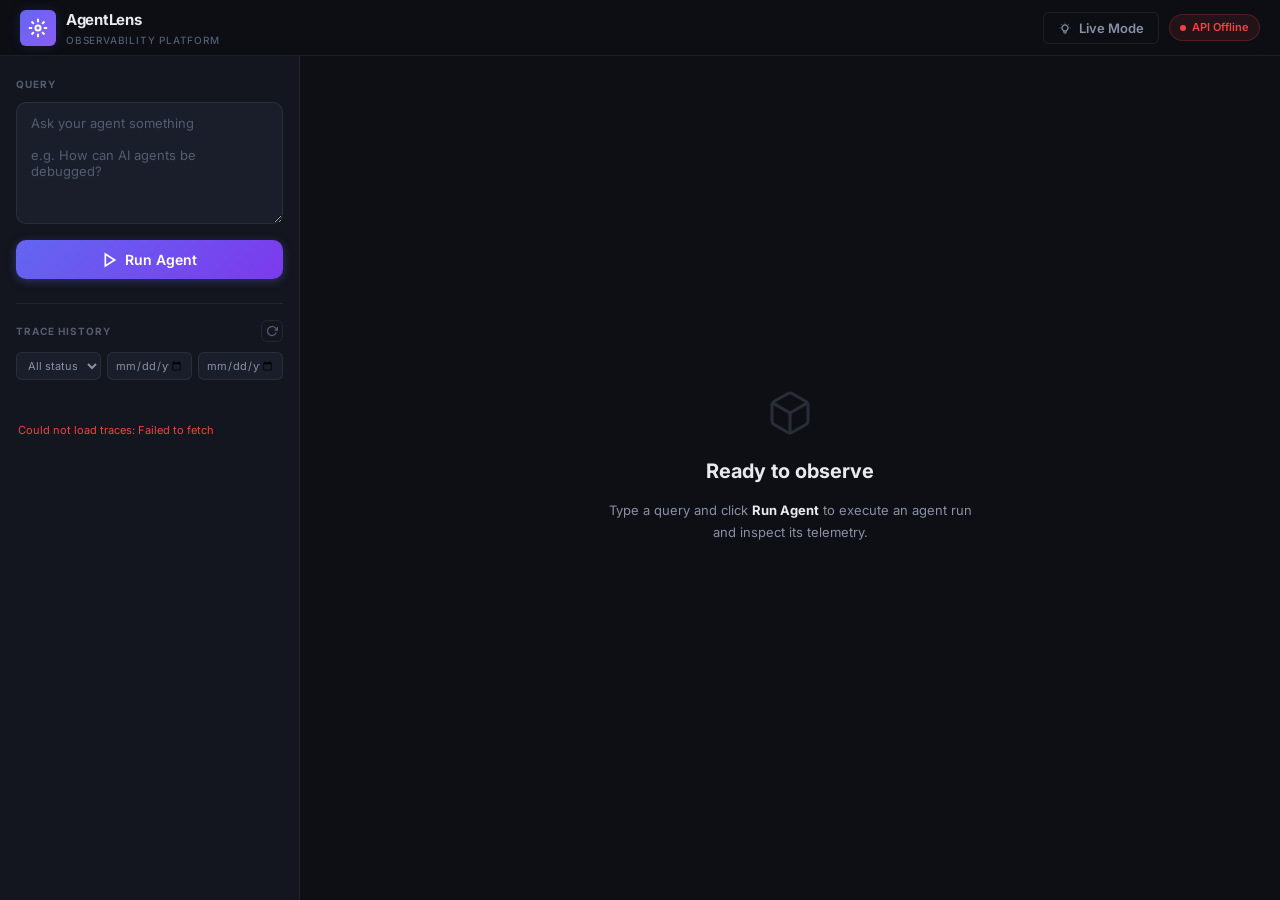
==== commit 824fe97e: "feat(ui): trace-history panel, responsive layout, live-run failure state Phase 12 — Member 2 (fronte" ====
--- a/frontend/index.html
+++ b/frontend/index.html
@@ -66,6 +66,30 @@
           <div class="meta-item"><span class="meta-key">Latency</span><span id="metaLatency" class="meta-val"></span></div>
           <div class="meta-item"><span class="meta-key">Events</span><span id="metaEventCount" class="meta-val"></span></div>
         </div>
+
+        <!-- Trace history (Phase 12): browses GET /api/traces -->
+        <div id="historySection" class="history-section">
+          <div class="history-head">
+            <div class="section-label history-label">Trace History</div>
+            <button id="historyRefresh" class="history-refresh" title="Reload traces" aria-label="Reload traces">
+              <svg width="12" height="12" viewBox="0 0 24 24" fill="none" stroke="currentColor" stroke-width="2.5"><polyline points="23 4 23 10 17 10"/><path d="M20.49 15a9 9 0 11-2.12-9.36L23 10"/></svg>
+            </button>
+          </div>
+          <div class="history-filters">
+            <select id="historyStatus" class="history-select" aria-label="Filter traces by status">
+              <option value="all">All statuses</option>
+              <option value="success">Success</option>
+              <option value="failure">Failure</option>
+              <option value="partial">Partial</option>
+              <option value="pending">Pending</option>
+            </select>
+            <input id="historyFrom" class="history-date" type="date" title="From date" aria-label="From date" />
+            <input id="historyTo" class="history-date" type="date" title="To date" aria-label="To date" />
+          </div>
+          <div id="historyMeta" class="history-meta"></div>
+          <div id="historyList" class="history-list"></div>
+          <button id="historyMore" class="history-more hidden">Load more</button>
+        </div>
       </div>
     </aside>
 
@@ -113,6 +137,9 @@
           <div id="responseText" class="response-text"></div>
         </div>
 
+        <!-- Live-run failure state: why the run failed + a pointer to the analysis -->
+        <div id="runFailure" class="run-failure hidden"></div>
+
         <!-- Failure-run summary banner: shown only when failure_count > 0 -->
         <div id="failureSummary" class="failure-summary hidden"></div>
 
@@ -127,7 +154,7 @@
           <div id="causalPanel" class="causal-panel"></div>
         </div>
 
-        <div class="result-section">
+        <div class="result-section" id="timelineSection">
           <div class="result-section-header">
             <h3 class="result-section-title">
               <svg width="14" height="14" viewBox="0 0 24 24" fill="none" stroke="currentColor" stroke-width="2.5"><polyline points="22 12 18 12 15 21 9 3 6 12 2 12"/></svg>
--- a/frontend/style.css
+++ b/frontend/style.css
@@ -1223,3 +1223,266 @@
 }
 .cg-legend-influenced { border-top-style: dashed; border-color: rgba(239,68,68,.7); }
 .cg-legend-count { margin-left: auto; font-family: var(--font-mono); }
+
+/* ── Trace history (Phase 12) ──────────────────────────────────────────── */
+.history-section {
+  margin-top: 24px;
+  padding-top: 16px;
+  border-top: 1px solid var(--border);
+}
+.history-head {
+  display: flex;
+  align-items: center;
+  justify-content: space-between;
+  gap: 8px;
+}
+.history-label { margin-bottom: 10px; }
+.history-refresh {
+  display: inline-flex;
+  align-items: center;
+  justify-content: center;
+  width: 22px; height: 22px;
+  margin-bottom: 10px;
+  background: transparent;
+  border: 1px solid var(--border);
+  border-radius: var(--radius-sm);
+  color: var(--text-muted);
+  transition: all var(--transition);
+}
+.history-refresh:hover { color: var(--text-secondary); border-color: var(--border-accent); }
+.history-filters {
+  display: flex;
+  gap: 6px;
+  margin-bottom: 10px;
+}
+.history-select, .history-date {
+  flex: 1;
+  min-width: 0;
+  background: var(--bg-elevated);
+  border: 1px solid var(--border);
+  border-radius: var(--radius-sm);
+  color: var(--text-secondary);
+  font-size: 11px;
+  font-family: inherit;
+  padding: 5px 7px;
+}
+.history-select:focus, .history-date:focus {
+  outline: none;
+  border-color: var(--brand-500);
+}
+.history-meta {
+  font-size: 10px;
+  color: var(--text-muted);
+  margin-bottom: 8px;
+  min-height: 14px;
+}
+.history-list {
+  display: flex;
+  flex-direction: column;
+  gap: 6px;
+}
+.history-item {
+  display: flex;
+  flex-direction: column;
+  gap: 4px;
+  width: 100%;
+  text-align: left;
+  background: var(--bg-elevated);
+  border: 1px solid var(--border);
+  border-left: 3px solid var(--border-accent);
+  border-radius: var(--radius-sm);
+  padding: 7px 9px;
+  transition: all var(--transition);
+}
+.history-item:hover { background: var(--bg-hover); border-color: var(--border-accent); }
+.history-item.status-success { border-left-color: var(--green-500); }
+.history-item.status-failure,
+.history-item.status-error { border-left-color: var(--red-500); }
+.history-item.status-partial,
+.history-item.status-pending { border-left-color: var(--amber-500); }
+.history-row {
+  display: flex;
+  align-items: center;
+  gap: 6px;
+  min-width: 0;
+}
+.history-dot {
+  width: 6px; height: 6px;
+  border-radius: 50%;
+  background: var(--text-muted);
+  flex-shrink: 0;
+}
+.history-dot.status-success { background: var(--green-500); }
+.history-dot.status-failure,
+.history-dot.status-error { background: var(--red-500); }
+.history-dot.status-partial,
+.history-dot.status-pending { background: var(--amber-500); }
+.history-id {
+  font-family: var(--font-mono);
+  font-size: 10px;
+  color: var(--text-secondary);
+}
+.history-status {
+  margin-left: auto;
+  font-size: 9px;
+  font-weight: 700;
+  text-transform: uppercase;
+  letter-spacing: .06em;
+  color: var(--text-muted);
+}
+.history-row-meta {
+  font-size: 10px;
+  color: var(--text-muted);
+  gap: 8px;
+  flex-wrap: wrap;
+}
+.history-agent {
+  color: var(--text-secondary);
+  max-width: 45%;
+  overflow: hidden;
+  text-overflow: ellipsis;
+  white-space: nowrap;
+}
+.history-time { white-space: nowrap; }
+.history-latency { margin-left: auto; font-variant-numeric: tabular-nums; }
+.history-empty {
+  font-size: 11px;
+  color: var(--text-muted);
+  padding: 10px 2px;
+}
+.history-error { color: var(--red-500); }
+.history-more {
+  width: 100%;
+  margin-top: 8px;
+  background: transparent;
+  border: 1px solid var(--border);
+  border-radius: var(--radius-sm);
+  color: var(--text-secondary);
+  font-size: 11px;
+  font-weight: 600;
+  padding: 6px;
+  transition: all var(--transition);
+}
+.history-more:hover { color: var(--text-primary); border-color: var(--border-accent); }
+
+/* ── Live-run failure state (Phase 12) ─────────────────────────────────── */
+.run-failure {
+  background: var(--red-bg);
+  border: 1px solid var(--red-border);
+  border-radius: var(--radius-lg);
+  padding: 14px 18px;
+  margin-bottom: 20px;
+  animation: fade-up 200ms ease;
+}
+.rf-head {
+  display: flex;
+  align-items: center;
+  gap: 8px;
+  color: var(--red-500);
+}
+.rf-title { font-size: 13px; font-weight: 700; }
+.rf-verdict {
+  margin-left: auto;
+  font-size: 10px;
+  font-weight: 700;
+  text-transform: uppercase;
+  letter-spacing: .06em;
+  padding: 2px 8px;
+  border-radius: 4px;
+  background: rgba(239,68,68,.14);
+  border: 1px solid var(--red-border);
+  color: var(--red-500);
+}
+.rf-error {
+  margin-top: 10px;
+  font-family: var(--font-mono);
+  font-size: 11.5px;
+  color: var(--text-primary);
+  word-break: break-word;
+}
+.rf-explanation {
+  margin-top: 8px;
+  font-size: 12px;
+  line-height: 1.6;
+  color: var(--text-secondary);
+}
+.rf-confidence { margin-top: 8px; font-size: 10.5px; color: var(--text-muted); }
+.rf-confidence b { color: var(--text-secondary); }
+.rf-actions {
+  margin-top: 12px;
+  display: flex;
+  gap: 8px;
+  flex-wrap: wrap;
+}
+.rf-btn {
+  background: transparent;
+  border: 1px solid var(--border-accent);
+  border-radius: var(--radius-sm);
+  color: var(--text-secondary);
+  font-size: 11px;
+  font-weight: 600;
+  padding: 6px 12px;
+  transition: all var(--transition);
+}
+.rf-btn:hover { color: var(--text-primary); border-color: var(--text-muted); }
+.rf-btn-primary {
+  background: rgba(239,68,68,.12);
+  border-color: var(--red-border);
+  color: var(--red-500);
+}
+.rf-btn-primary:hover { background: rgba(239,68,68,.2); color: var(--text-primary); }
+
+/* Highlight of the causal section when the failure state points at it */
+.causal-flash { animation: causal-flash 1.6s ease; }
+@keyframes causal-flash {
+  0%, 100% { box-shadow: none; }
+  30% { box-shadow: 0 0 0 3px var(--brand-glow); }
+}
+
+/* ── Responsive layout (Phase 12) ─────────────────────────────────────── */
+@media (max-width: 1080px) {
+  :root { --sidebar-w: 260px; }
+}
+
+@media (max-width: 860px) {
+  body { overflow: auto; }
+  .app-main {
+    flex-direction: column;
+    height: auto;
+    min-height: calc(100vh - var(--header-h));
+  }
+  .sidebar {
+    width: 100%;
+    min-width: 0;
+    height: auto;
+    overflow: visible;
+    border-right: none;
+    border-bottom: 1px solid var(--border);
+  }
+  .results-pane {
+    height: auto;
+    overflow: visible;
+    padding: 18px 16px 32px;
+  }
+  .stat-cards { grid-template-columns: repeat(auto-fill, minmax(150px, 1fr)); }
+  .state-view { min-height: 40vh; }
+}
+
+@media (max-width: 620px) {
+  :root { --header-h: 52px; }
+  .header-inner { padding: 0 12px; gap: 10px; }
+  .brand-tagline { display: none; }
+  .results-pane { padding: 14px 10px 28px; }
+  .stat-cards { grid-template-columns: 1fr 1fr; gap: 8px; }
+  .stat-value { font-size: 15px; }
+  .result-section-header { flex-wrap: wrap; gap: 8px; }
+  .filter-bar { flex-wrap: wrap; }
+  .event-header { flex-wrap: wrap; row-gap: 6px; }
+  .event-id-cell { flex-basis: 100%; }
+  .rf-actions { flex-direction: column; align-items: stretch; }
+  .rf-btn { width: 100%; }
+  .history-filters { flex-wrap: wrap; }
+  .history-select { flex-basis: 100%; }
+  .causal-legend { gap: 10px; font-size: 10px; }
+  .cd-stats { gap: 10px; }
+}
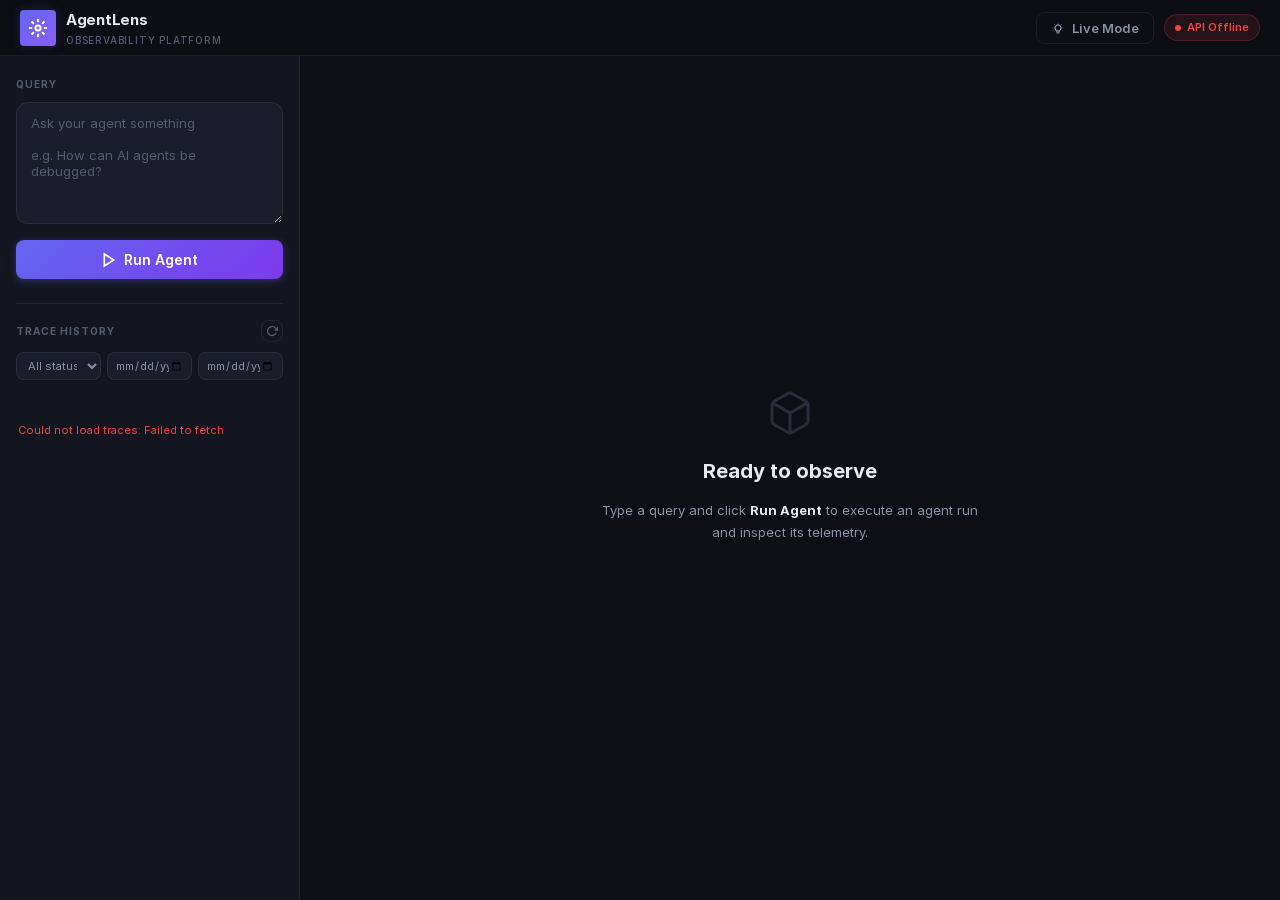
==== commit 121c73f9: "feat(ui): self-hosted fonts + consistent radius scale - Self-host Inter (400/500/600/700) and JetBra" ====
--- a/frontend/index.html
+++ b/frontend/index.html
@@ -4,9 +4,6 @@
   <meta charset="UTF-8" />
   <meta name="viewport" content="width=device-width, initial-scale=1.0" />
   <title>AgentLens — Observability Dashboard</title>
-  <link rel="preconnect" href="https://fonts.googleapis.com" />
-  <link rel="preconnect" href="https://fonts.gstatic.com" crossorigin />
-  <link href="https://fonts.googleapis.com/css2?family=Inter:wght@300;400;500;600;700&family=JetBrains+Mono:wght@400;500&display=swap" rel="stylesheet" />
   <link rel="stylesheet" href="style.css" />
 </head>
 <body>
--- a/frontend/style.css
+++ b/frontend/style.css
@@ -40,10 +40,6 @@
 
   --gray-bg:   rgba(255,255,255,.05);
 
-  --radius-sm: 6px;
-  --radius:    10px;
-  --radius-lg: 14px;
-  --radius-xl: 20px;
 
   --shadow-sm: 0 1px 2px rgba(0,0,0,.4);
   --shadow:    0 4px 16px rgba(0,0,0,.35);
@@ -55,6 +51,65 @@
   --header-h: 56px;
   --sidebar-w: 300px;
   --transition: 150ms ease;
+
+  /* Radius scale — every rounded corner uses one of these tokens so the UI
+     feels consistent from badges up to panels. */
+  --radius-xs: 4px;   /* chips, badges, tiny pills */
+  --radius-sm: 8px;   /* buttons, inputs, selects, small cards */
+  --radius-md: 12px;  /* event cards, history items */
+  --radius-lg: 16px;  /* sections, stat cards, panels */
+  --radius-xl: 20px;  /* large emphasis panels */
+  --radius-full: 999px; /* pills, dots, spinners */
+}
+
+@font-face {
+  font-family: "Inter";
+  src: url("fonts/Inter-Regular.woff2") format("woff2");
+  font-weight: 400;
+  font-style: normal;
+  font-display: swap;
+}
+@font-face {
+  font-family: "Inter";
+  src: url("fonts/Inter-Medium.woff2") format("woff2");
+  font-weight: 500;
+  font-style: normal;
+  font-display: swap;
+}
+@font-face {
+  font-family: "Inter";
+  src: url("fonts/Inter-SemiBold.woff2") format("woff2");
+  font-weight: 600;
+  font-style: normal;
+  font-display: swap;
+}
+@font-face {
+  font-family: "Inter";
+  src: url("fonts/Inter-Bold.woff2") format("woff2");
+  font-weight: 700;
+  font-style: normal;
+  font-display: swap;
+}
+@font-face {
+  font-family: "JetBrains Mono";
+  src: url("fonts/JetBrainsMono-Regular.woff2") format("woff2");
+  font-weight: 400;
+  font-style: normal;
+  font-display: swap;
+}
+@font-face {
+  font-family: "JetBrains Mono";
+  src: url("fonts/JetBrainsMono-Medium.woff2") format("woff2");
+  font-weight: 500;
+  font-style: normal;
+  font-display: swap;
+}
+@font-face {
+  font-family: "JetBrains Mono";
+  src: url("fonts/JetBrainsMono-Bold.woff2") format("woff2");
+  font-weight: 700;
+  font-style: normal;
+  font-display: swap;
 }
 
 /* --- Reset -------------------------------------------------- */
@@ -94,7 +149,7 @@
 .brand-icon {
   width: 36px; height: 36px;
   background: linear-gradient(135deg, var(--brand-500), #8b5cf6);
-  border-radius: var(--radius-sm);
+  border-radius: var(--radius-xs);
   display: flex; align-items: center; justify-content: center;
   color: #fff;
   flex-shrink: 0;
@@ -121,7 +176,7 @@
 .api-status {
   display: flex; align-items: center; gap: 6px;
   padding: 4px 10px;
-  border-radius: 99px;
+  border-radius: var(--radius-full);
   font-size: 11px;
   font-weight: 600;
   background: var(--gray-bg);
@@ -133,7 +188,7 @@
 .api-status.offline { background: var(--red-bg);    border-color: var(--red-border);   color: var(--red-500); }
 .status-dot {
   width: 6px; height: 6px;
-  border-radius: 50%;
+  border-radius: var(--radius-full);
   background: currentColor;
 }
 .api-status.online .status-dot  { animation: pulse-green 1.8s infinite; }
@@ -171,6 +226,7 @@
 .btn-primary {
   background: linear-gradient(135deg, var(--brand-500), #7c3aed);
   color: #fff;
+  border-radius: var(--radius-sm);
   box-shadow: 0 2px 8px rgba(99,102,241,.35);
 }
 .btn-primary:hover:not(:disabled) {
@@ -189,7 +245,7 @@
   justify-content: center;
   padding: 11px 20px;
   font-size: 14px;
-  border-radius: var(--radius);
+  border-radius: var(--radius-sm);
   margin-top: 10px;
 }
 
@@ -228,7 +284,7 @@
   width: 100%;
   background: var(--bg-elevated);
   border: 1px solid var(--border);
-  border-radius: var(--radius);
+  border-radius: var(--radius-md);
   color: var(--text-primary);
   font-size: 13px;
   padding: 12px 14px;
@@ -266,7 +322,7 @@
 }
 .scenario-dot {
   width: 7px; height: 7px;
-  border-radius: 50%;
+  border-radius: var(--radius-full);
   flex-shrink: 0;
 }
 .dot-success { background: var(--green-500); box-shadow: 0 0 5px var(--green-500); }
@@ -390,7 +446,7 @@
   color: var(--text-muted);
   font-size: 14px;
   padding: 2px 4px;
-  border-radius: 4px;
+  border-radius: var(--radius-xs);
   transition: color var(--transition);
 }
 .error-dismiss:hover { color: var(--text-primary); }
@@ -426,6 +482,7 @@
 .stat-value {
   font-size: 18px;
   font-weight: 700;
+  font-variant-numeric: tabular-nums;
   color: var(--text-primary);
   word-break: break-all;
 }
@@ -501,7 +558,7 @@
 
 .event-card {
   border: 1px solid var(--border);
-  border-radius: var(--radius);
+  border-radius: var(--radius-md);
   overflow: hidden;
   transition: border-color var(--transition);
 }
@@ -535,7 +592,7 @@
   text-transform: uppercase;
   letter-spacing: .06em;
   padding: 2px 8px;
-  border-radius: 4px;
+  border-radius: var(--radius-xs);
   background: var(--gray-bg);
   color: var(--text-secondary);
 }
@@ -552,6 +609,7 @@
   font-size: 11px;
   font-weight: 600;
   color: var(--text-secondary);
+  font-variant-numeric: tabular-nums;
   white-space: nowrap;
 }
 .event-status-badge { }
@@ -561,7 +619,7 @@
   display: inline-flex; align-items: center;
   font-size: 10px; font-weight: 700;
   text-transform: uppercase; letter-spacing: .06em;
-  padding: 2px 8px; border-radius: 4px;
+  padding: 2px 8px; border-radius: var(--radius-xs);
 }
 .badge-success { background: var(--green-bg);  color: var(--green-500);  border: 1px solid var(--green-border); }
 .badge-failure,
@@ -656,7 +714,7 @@
 .tl-connector {
   width: 8px;
   height: 8px;
-  border-radius: 50%;
+  border-radius: var(--radius-full);
   background: var(--border-accent);
   flex-shrink: 0;
   margin-right: 4px;
@@ -759,7 +817,7 @@
   text-transform: uppercase;
   letter-spacing: .1em;
   padding: 2px 7px;
-  border-radius: 4px;
+  border-radius: var(--radius-xs);
   margin-bottom: 8px;
 }
 .llm-label-prompt {
@@ -854,7 +912,7 @@
   font-weight: 700;
   letter-spacing: .07em;
   padding: 3px 8px;
-  border-radius: 4px;
+  border-radius: var(--radius-xs);
   background: rgba(239,68,68,.18);
   color: var(--red-500);
   border: 1px solid rgba(239,68,68,.25);
@@ -889,7 +947,7 @@
   color: var(--text-muted);
   background: rgba(255,255,255,.04);
   padding: 0 4px;
-  border-radius: 3px;
+  border-radius: var(--radius-xs);
 }
 .fs-id {
   flex-shrink: 0;
@@ -909,7 +967,7 @@
   font-size: 10px;
   font-weight: 700;
   padding: 1px 6px;
-  border-radius: 3px;
+  border-radius: var(--radius-xs);
   background: rgba(239,68,68,.12);
   color: var(--red-500);
   border: 1px solid rgba(239,68,68,.20);
@@ -921,7 +979,7 @@
   color: var(--text-muted);
   background: rgba(255,255,255,.04);
   padding: 0 5px;
-  border-radius: 3px;
+  border-radius: var(--radius-xs);
 }
 
 /* ── Retry linkage badges ───────────────────────────────────── */
@@ -932,7 +990,7 @@
   font-size: 10px;
   font-weight: 600;
   padding: 2px 8px;
-  border-radius: 4px;
+  border-radius: var(--radius-xs);
   letter-spacing: .03em;
 }
 .retry-badge code {
@@ -1208,7 +1266,7 @@
 }
 .cg-legend-item { display: inline-flex; align-items: center; gap: 6px; }
 .cg-legend-dot {
-  width: 8px; height: 8px; border-radius: 50%;
+  width: 8px; height: 8px; border-radius: var(--radius-full);
   background: var(--red-500);
 }
 .cg-legend-failure { background: var(--red-500); }
@@ -1308,7 +1366,7 @@
 }
 .history-dot {
   width: 6px; height: 6px;
-  border-radius: 50%;
+  border-radius: var(--radius-full);
   background: var(--text-muted);
   flex-shrink: 0;
 }
@@ -1369,7 +1427,7 @@
 .run-failure {
   background: var(--red-bg);
   border: 1px solid var(--red-border);
-  border-radius: var(--radius-lg);
+  border-radius: var(--radius-xl);
   padding: 14px 18px;
   margin-bottom: 20px;
   animation: fade-up 200ms ease;
@@ -1388,7 +1446,7 @@
   text-transform: uppercase;
   letter-spacing: .06em;
   padding: 2px 8px;
-  border-radius: 4px;
+  border-radius: var(--radius-xs);
   background: rgba(239,68,68,.14);
   border: 1px solid var(--red-border);
   color: var(--red-500);
